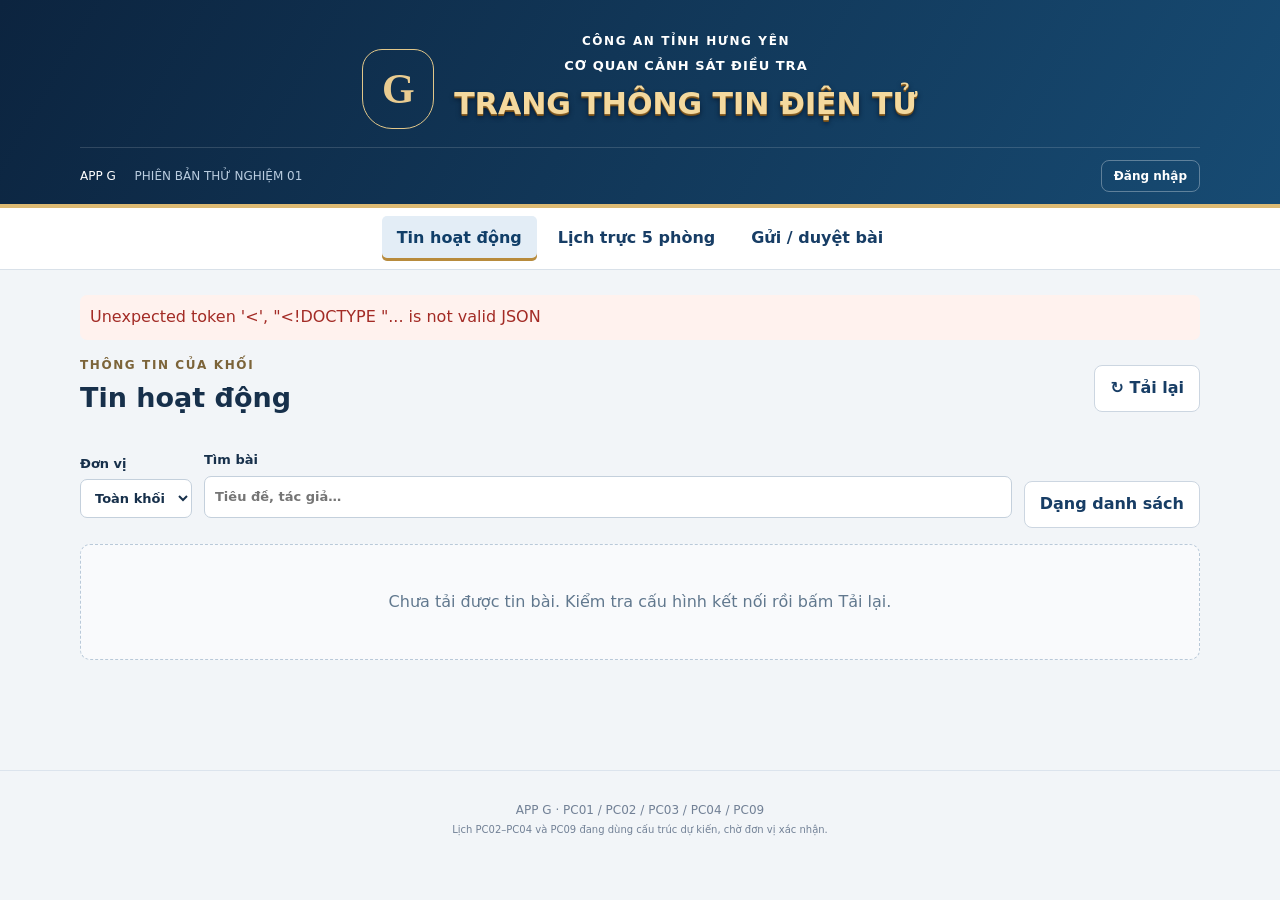
==== index.html @ 085812cd "Add files via upload" ====
<!doctype html><html lang="vi"><head><meta charset="utf-8"><meta name="viewport" content="width=device-width,initial-scale=1"><meta name="theme-color" content="#102d4f"><title>App G · Cơ quan CSĐT Công an tỉnh Hưng Yên</title><link rel="stylesheet" href="style.css"></head><body>
<header><div class="brand"><span class="monogram">G</span><div><div class="eyebrow">CÔNG AN TỈNH HƯNG YÊN</div><div class="agency">CƠ QUAN CẢNH SÁT ĐIỀU TRA</div><h1>TRANG THÔNG TIN ĐIỆN TỬ</h1></div></div><div class="headerfoot"><span>APP G <b>PHIÊN BẢN THỬ NGHIỆM 01</b></span><button id="account">Đăng nhập</button></div></header>
<nav class="mainnav"><button data-page="news" class="active">Tin hoạt động</button><button data-page="duty">Lịch trực 5 phòng</button><button data-page="work">Gửi / duyệt bài</button></nav>
<main><div id="status" role="status" aria-live="polite"></div>
<section id="news"><div class="sectionhead"><div><div class="eyebrow">THÔNG TIN CỦA KHỐI</div><h2>Tin hoạt động</h2></div><button id="reloadNews">↻ Tải lại</button></div><div class="tools"><label>Đơn vị<select id="newsUnit"><option value="">Toàn khối</option><option>PC01</option><option>PC02</option><option>PC03</option><option>PC04</option><option>PC09</option></select></label><label class="grow">Tìm bài<input id="search" placeholder="Tiêu đề, tác giả…"></label><button id="view">Dạng danh sách</button></div><div id="cards" class="grid"></div></section>
<section id="duty" hidden><div class="sectionhead"><div><div class="eyebrow">TRA CỨU CÔNG TÁC</div><h2>Lịch trực các đơn vị</h2></div><button id="reloadDuty">↻ Tải lại</button></div><div class="unitnav" id="dutyUnits"><button class="active" data-unit="PC01">PC01</button><button data-unit="PC02">PC02</button><button data-unit="PC03">PC03</button><button data-unit="PC04">PC04</button><button data-unit="PC09">PC09</button></div><p id="unitTitle"></p><div id="pc01" hidden><p class="notice">Lịch PC01 đọc từ bản dữ liệu riêng của App G. Khi chưa sao chép dữ liệu, các bộ số sẽ báo chưa có lịch.</p><iframe id="legacy" title="Tra cứu đủ 3 bộ số PC01"></iframe></div><div id="otherDuty"><div class="tools"><label>Ngày cần xem<input id="dutyDate" type="date"></label><span class="notice">Xem cả ca qua đêm giao với ngày đã chọn.</span></div><p id="dutyNote" class="notice"></p><div id="shifts"></div></div></section>
<section id="work" hidden><div class="sectionhead"><div><div class="eyebrow">SOẠN BÀI → PC01 DUYỆT → ĐĂNG</div><h2 id="workTitle">Gửi bài của đơn vị</h2></div><button id="newPost">＋ Soạn bài</button></div><p id="workNote" class="notice"></p><button id="reloadWork">↻ Tải danh sách</button><div id="queue"></div></section>
</main><footer>APP G · PC01 / PC02 / PC03 / PC04 / PC09<br><small>Lịch PC02–PC04 và PC09 đang dùng cấu trúc dự kiến, chờ đơn vị xác nhận.</small></footer>
<dialog id="login"><form id="loginForm"><div class="sectionhead"><h2>Đăng nhập App G</h2><button type="button" data-close="login">Đóng</button></div><label>Tài khoản<input name="username" required autocomplete="username"></label><label>Mật khẩu<input name="password" type="password" required autocomplete="current-password"></label><p class="notice">Đầu mối đơn vị gửi bài; Admin PC01 phê duyệt trước khi đăng.</p><button class="primary" type="submit">Đăng nhập</button><button type="button" id="logout">Đăng xuất</button><p class="error" id="loginError"></p></form></dialog>
<dialog id="editor"><form id="editorForm"><div class="sectionhead"><h2 id="editHeading">Soạn bài</h2><button type="button" id="closeEditor">Đóng</button></div><label>Đơn vị<select name="unit"><option>PC01</option><option>PC02</option><option>PC03</option><option>PC04</option><option>PC09</option></select></label><label>Tiêu đề<input name="title" maxlength="200" required></label><label>Tác giả<input name="author" maxlength="120"></label><label>Tóm tắt<textarea name="summary" maxlength="600" rows="2"></textarea></label><label>Nội dung<textarea name="body" rows="12" maxlength="100000"></textarea></label><label>Liên kết bài nguồn (nếu có)<input name="url" type="url" placeholder="https://…"></label><label>Ảnh minh họa · JPG, PNG, WebP · tối đa 2 MB/ảnh<input id="files" type="file" accept="image/jpeg,image/png,image/webp" multiple></label><div id="attachments"></div><div class="tools"><button type="submit" class="primary" name="intent" value="save">Lưu bản nháp</button><button type="submit" class="primary" name="intent" value="submit">Gửi PC01 duyệt</button></div><p id="editError" class="error"></p></form></dialog>
<dialog id="reader"><div class="sectionhead"><span id="readerUnit" class="badge"></span><button data-close="reader">Đóng</button></div><article id="article"></article><div id="reviewBox" hidden><hr><label>Ý kiến yêu cầu bổ sung<textarea id="feedback" rows="3" maxlength="1000"></textarea></label><div class="tools"><button id="publish" class="primary">Phê duyệt và đăng</button><button id="returnPost">Yêu cầu bổ sung</button></div></div><p id="reviewError" class="error"></p></dialog>
<script src="app.js"></script></body></html>
---- style.css ----
:root{font:16px/1.55 system-ui,-apple-system,"Segoe UI",sans-serif;color:#17304b;background:#f2f5f8;--blue:#133e68;--gold:#ddba73}*{box-sizing:border-box}body{margin:0}button,input,textarea,select{font:inherit}button{cursor:pointer;border:1px solid #ccd6e1;border-radius:8px;padding:10px 15px;background:white;color:#173d65;font-weight:650}button:hover{background:#edf3f8}button:disabled{opacity:.55;cursor:wait}button:focus-visible,a:focus-visible{outline:3px solid #c88b19;outline-offset:3px}.primary{background:var(--blue);color:white;border-color:var(--blue)}.primary:hover{background:#20517e}header{background:linear-gradient(120deg,#0c243f,#174b73);color:white;padding:32px max(20px,calc((100% - 1120px)/2)) 0;border-bottom:4px solid var(--gold)}.brand{display:flex;align-items:center;justify-content:center;gap:20px;text-align:center}.monogram{font:700 42px Georgia;border:1px solid #e1c78a;color:#e9cc91;width:72px;height:80px;display:grid;place-items:center;border-radius:20px 20px 30px 30px;flex-shrink:0}.eyebrow{font-size:12px;font-weight:750;letter-spacing:1.6px}.agency{font-size:13px;font-weight:750;letter-spacing:1px;margin:5px 0}h1{font-size:30px;line-height:1.3;margin:8px 0 24px;color:#f4d99e;text-shadow:0 1px #8b6228,0 2px #6e4d1c,0 3px 5px #061a31}.headerfoot{display:flex;justify-content:space-between;align-items:center;padding:12px 0;font-size:12px;border-top:1px solid #ffffff25}.headerfoot b{font-weight:400;margin-left:15px;color:#b9ccdf}.headerfoot button{background:transparent;color:white;border-color:#ffffff50;padding:6px 12px}.mainnav{display:flex;justify-content:center;gap:6px;background:white;border-bottom:1px solid #d9e1e9;padding:8px;position:sticky;top:0;z-index:2}.mainnav button{border:0;border-radius:5px}.active{background:#e3edf6!important;color:#103e68!important;box-shadow:inset 0 -3px #b88b3c}main{max-width:1160px;margin:25px auto;min-height:50vh;padding:0 20px}.sectionhead{display:flex;justify-content:space-between;align-items:center;gap:15px;margin-bottom:20px}h2{font-size:27px;margin:2px 0}h3{line-height:1.4;margin:12px 0 8px}.sectionhead .eyebrow{color:#7c6439}.tools{display:flex;gap:12px;align-items:end;margin:16px 0;flex-wrap:wrap}label{display:block;font-size:13px;font-weight:650;margin:10px 0}input,select,textarea{display:block;border:1px solid #c4d0dc;border-radius:7px;background:white;color:#17304b;padding:10px;width:100%;margin-top:5px}textarea{resize:vertical}.grow{flex:1;min-width:180px}.grid{display:grid;grid-template-columns:repeat(3,minmax(0,1fr));gap:22px}.card{background:white;border:1px solid #dce4ed;border-radius:12px;overflow:hidden;padding:0 20px 20px;box-shadow:0 3px 12px #18355206}.card .cover{margin:0 -20px 16px;height:190px;background:#fff;display:grid;place-items:center;border-bottom:1px solid #edf0f4}.cover img{width:100%;height:100%;object-fit:contain}.card button.title{text-align:left;border:0;background:none;padding:0;font-size:18px;color:#143d63}.badge{display:inline-block;font-size:11px;background:#e9eff6;color:#345879;padding:3px 9px;border-radius:5px;letter-spacing:.5px}.meta{font-size:12px;color:#6a7989;margin:8px 0}.author{font-size:12px;font-weight:700;color:#20517b;margin-top:2px}.summary{font-size:14px;color:#66778a}.grid.list{display:block}.list .card{border:0;border-bottom:1px solid #d8e0e9;border-radius:0;margin-bottom:10px;display:grid;grid-template-columns:180px 1fr;gap:20px;padding:15px;background:transparent;box-shadow:none}.list .cover{margin:0;height:120px;border:0}.list .card h3{margin-top:0}.empty{padding:45px 20px;text-align:center;border:1px dashed #b9c9d9;border-radius:10px;background:#ffffff80;color:#61788e;grid-column:1/-1}.notice{color:#677b90;font-size:13px}.error,#status{color:#a32b25;white-space:pre-wrap}#status:empty{display:none}#status{padding:10px;background:#fff2ee;border-radius:7px;margin-bottom:16px}.unitnav{display:flex;gap:8px;flex-wrap:wrap}.shift{background:white;border:1px solid #d6e0ea;border-radius:12px;margin:15px 0;padding:20px}.shift.current{border:2px solid #2c7866}.current .badge{background:#e1f2e9;color:#20634c}.person{padding:15px 0;border-top:1px solid #e6ebf0}.person strong{display:block}.contacts{display:flex;gap:8px;flex-wrap:wrap;margin-top:8px}.contacts a{padding:7px 12px;background:#e8f4ec;color:#17623c;text-decoration:none;border-radius:7px;font-size:13px;font-weight:700}.contacts a+ a{background:#e6efff;color:#1559a2}iframe{width:100%;min-height:1100px;border:0;border-radius:12px;background:white}footer{text-align:center;color:#728196;padding:30px 20px;border-top:1px solid #dce4ed;font-size:12px}dialog{border:1px solid #cad6e2;border-radius:14px;padding:25px;width:min(760px,94vw);max-height:92dvh;color:#17304b}dialog::backdrop{background:#10243eaa;backdrop-filter:blur(3px)}#login{max-width:440px}article{white-space:normal;overflow-wrap:anywhere}article h2{font-size:29px}article p.body{white-space:pre-wrap}article img{width:100%;height:auto;object-fit:contain;border-radius:7px;margin:15px 0}.queueitem{padding:20px;margin:14px 0;background:white;border:1px solid #d8e1eb;border-radius:10px}.queueitem .tools{margin-bottom:0}.feedback{border-left:3px solid #b77a21;background:#fff7e9;padding:10px;font-size:14px;white-space:pre-wrap}.attach{display:flex;align-items:center;justify-content:space-between;gap:12px;margin:5px 0}.attach img{max-width:100px;max-height:70px;object-fit:contain}[hidden]{display:none!important}@media(max-width:800px){.grid{grid-template-columns:repeat(2,minmax(0,1fr))}}@media(max-width:540px){header{padding:20px 16px 0}.brand{gap:10px}.monogram{width:42px;height:55px;font-size:29px}.eyebrow{font-size:10px;letter-spacing:.5px}.agency{font-size:10px;letter-spacing:.3px}h1{font-size:21px;margin-bottom:17px}.headerfoot b{display:none}.mainnav{gap:0}.mainnav button{font-size:12px;padding:11px 10px}main{padding:0 14px;margin-top:20px}h2{font-size:23px}.sectionhead{gap:8px}.sectionhead>button{font-size:12px;padding:9px}.grid{grid-template-columns:1fr;gap:16px}.card .cover{height:210px}.list .card{grid-template-columns:110px 1fr;gap:12px;padding:12px 0}.list .cover{height:78px}.list .card button.title{font-size:15px}.list .summary{display:none}.unitnav{gap:5px}.unitnav button{padding:9px 12px;font-size:13px}.tools{gap:8px}dialog{padding:18px}article h2{font-size:23px}.shift{padding:15px}.headerfoot{font-size:11px}}
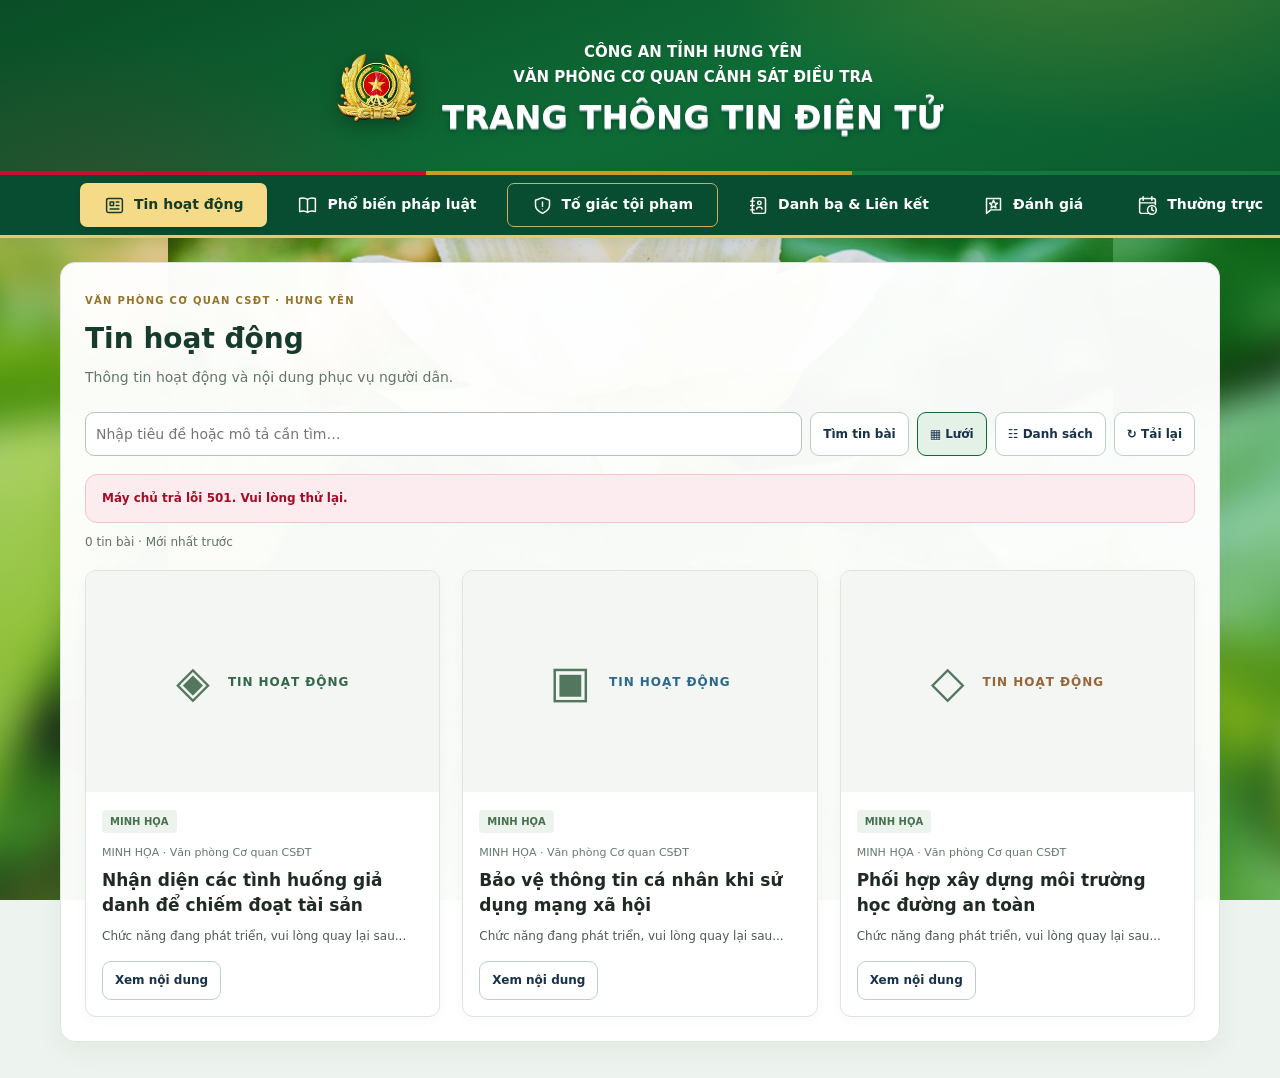
==== commit 481d1faa: "Add files via upload" ====
--- a/index.html
+++ b/index.html
@@ -1,12 +1,2148 @@
-<!doctype html><html lang="vi"><head><meta charset="utf-8"><meta name="viewport" content="width=device-width,initial-scale=1"><meta name="theme-color" content="#102d4f"><title>App G · Cơ quan CSĐT Công an tỉnh Hưng Yên</title><link rel="stylesheet" href="style.css"></head><body>
-<header><div class="brand"><span class="monogram">G</span><div><div class="eyebrow">CÔNG AN TỈNH HƯNG YÊN</div><div class="agency">CƠ QUAN CẢNH SÁT ĐIỀU TRA</div><h1>TRANG THÔNG TIN ĐIỆN TỬ</h1></div></div><div class="headerfoot"><span>APP G <b>PHIÊN BẢN THỬ NGHIỆM 01</b></span><button id="account">Đăng nhập</button></div></header>
-<nav class="mainnav"><button data-page="news" class="active">Tin hoạt động</button><button data-page="duty">Lịch trực 5 phòng</button><button data-page="work">Gửi / duyệt bài</button></nav>
-<main><div id="status" role="status" aria-live="polite"></div>
-<section id="news"><div class="sectionhead"><div><div class="eyebrow">THÔNG TIN CỦA KHỐI</div><h2>Tin hoạt động</h2></div><button id="reloadNews">↻ Tải lại</button></div><div class="tools"><label>Đơn vị<select id="newsUnit"><option value="">Toàn khối</option><option>PC01</option><option>PC02</option><option>PC03</option><option>PC04</option><option>PC09</option></select></label><label class="grow">Tìm bài<input id="search" placeholder="Tiêu đề, tác giả…"></label><button id="view">Dạng danh sách</button></div><div id="cards" class="grid"></div></section>
-<section id="duty" hidden><div class="sectionhead"><div><div class="eyebrow">TRA CỨU CÔNG TÁC</div><h2>Lịch trực các đơn vị</h2></div><button id="reloadDuty">↻ Tải lại</button></div><div class="unitnav" id="dutyUnits"><button class="active" data-unit="PC01">PC01</button><button data-unit="PC02">PC02</button><button data-unit="PC03">PC03</button><button data-unit="PC04">PC04</button><button data-unit="PC09">PC09</button></div><p id="unitTitle"></p><div id="pc01" hidden><p class="notice">Lịch PC01 đọc từ bản dữ liệu riêng của App G. Khi chưa sao chép dữ liệu, các bộ số sẽ báo chưa có lịch.</p><iframe id="legacy" title="Tra cứu đủ 3 bộ số PC01"></iframe></div><div id="otherDuty"><div class="tools"><label>Ngày cần xem<input id="dutyDate" type="date"></label><span class="notice">Xem cả ca qua đêm giao với ngày đã chọn.</span></div><p id="dutyNote" class="notice"></p><div id="shifts"></div></div></section>
-<section id="work" hidden><div class="sectionhead"><div><div class="eyebrow">SOẠN BÀI → PC01 DUYỆT → ĐĂNG</div><h2 id="workTitle">Gửi bài của đơn vị</h2></div><button id="newPost">＋ Soạn bài</button></div><p id="workNote" class="notice"></p><button id="reloadWork">↻ Tải danh sách</button><div id="queue"></div></section>
-</main><footer>APP G · PC01 / PC02 / PC03 / PC04 / PC09<br><small>Lịch PC02–PC04 và PC09 đang dùng cấu trúc dự kiến, chờ đơn vị xác nhận.</small></footer>
-<dialog id="login"><form id="loginForm"><div class="sectionhead"><h2>Đăng nhập App G</h2><button type="button" data-close="login">Đóng</button></div><label>Tài khoản<input name="username" required autocomplete="username"></label><label>Mật khẩu<input name="password" type="password" required autocomplete="current-password"></label><p class="notice">Đầu mối đơn vị gửi bài; Admin PC01 phê duyệt trước khi đăng.</p><button class="primary" type="submit">Đăng nhập</button><button type="button" id="logout">Đăng xuất</button><p class="error" id="loginError"></p></form></dialog>
-<dialog id="editor"><form id="editorForm"><div class="sectionhead"><h2 id="editHeading">Soạn bài</h2><button type="button" id="closeEditor">Đóng</button></div><label>Đơn vị<select name="unit"><option>PC01</option><option>PC02</option><option>PC03</option><option>PC04</option><option>PC09</option></select></label><label>Tiêu đề<input name="title" maxlength="200" required></label><label>Tác giả<input name="author" maxlength="120"></label><label>Tóm tắt<textarea name="summary" maxlength="600" rows="2"></textarea></label><label>Nội dung<textarea name="body" rows="12" maxlength="100000"></textarea></label><label>Liên kết bài nguồn (nếu có)<input name="url" type="url" placeholder="https://…"></label><label>Ảnh minh họa · JPG, PNG, WebP · tối đa 2 MB/ảnh<input id="files" type="file" accept="image/jpeg,image/png,image/webp" multiple></label><div id="attachments"></div><div class="tools"><button type="submit" class="primary" name="intent" value="save">Lưu bản nháp</button><button type="submit" class="primary" name="intent" value="submit">Gửi PC01 duyệt</button></div><p id="editError" class="error"></p></form></dialog>
-<dialog id="reader"><div class="sectionhead"><span id="readerUnit" class="badge"></span><button data-close="reader">Đóng</button></div><article id="article"></article><div id="reviewBox" hidden><hr><label>Ý kiến yêu cầu bổ sung<textarea id="feedback" rows="3" maxlength="1000"></textarea></label><div class="tools"><button id="publish" class="primary">Phê duyệt và đăng</button><button id="returnPost">Yêu cầu bổ sung</button></div></div><p id="reviewError" class="error"></p></dialog>
-<script src="app.js"></script></body></html>
+<!DOCTYPE html>
+<!-- saved from url=(0031)https://lichtruc-1y2.pages.dev/ -->
+<html lang="vi"><head><base target="_blank"><meta http-equiv="Content-Type" content="text/html; charset=UTF-8">
+
+<meta name="viewport" content="width=device-width, initial-scale=1, viewport-fit=cover">
+<meta name="robots" content="noindex, nofollow">
+<title>Trang thông tin điện tử – Văn phòng Cơ quan CSĐT Công an tỉnh Hưng Yên</title>
+<link rel="preconnect" href="https://fonts.googleapis.com/">
+<link rel="preconnect" href="https://fonts.gstatic.com/" crossorigin="">
+<link href="https://fonts.googleapis.com/css2?family=Be+Vietnam+Pro:wght@400;500;600;700;800&amp;display=swap" rel="stylesheet">
+<style>
+:root{
+  --green-900:#0a4d26;
+  --green-800:#0e6b36;
+  --green-700:#127a3f;
+  --green-100:#e3f1e7;
+  --green-50:#f0f7f2;
+  --gold-700:#9c7a14;
+  --gold-600:#b8901f;
+  --gold-500:#c9a227;
+  --gold-100:#f6ecce;
+  --gold-50:#fbf5e3;
+  --red-700:#a50d24;
+  --red-600:#c8102e;
+  --red-50:#fdecef;
+  --ink:#1e2a22;
+  --ink-soft:#4c5c52;
+  --ink-faint:#7d8b82;
+  --paper:#faf7ef;
+  --card:#ffffff;
+  --line:#e7e1d0;
+  --radius:16px;
+  --shadow:0 1px 2px rgba(20,40,25,.06),0 8px 24px -12px rgba(20,40,25,.18);
+}
+*{box-sizing:border-box;margin:0;padding:0}
+html{-webkit-text-size-adjust:100%}
+body{
+  font-family:"Be Vietnam Pro",system-ui,sans-serif;
+  background:
+    radial-gradient(1200px 500px at 50% -180px, #eef6ef 0%, transparent 60%),
+    var(--paper);
+  color:var(--ink);
+  min-height:100vh;
+  line-height:1.5;
+}
+/* ---------- Header ---------- */
+.hero{
+  background:linear-gradient(160deg,var(--green-900) 0%,var(--green-800) 55%,#0c5c2f 100%);
+  color:#fff;
+  padding:calc(18px + env(safe-area-inset-top)) 16px 64px;
+  position:relative;
+  overflow:hidden;
+}
+.hero::before{
+  content:"";position:absolute;inset:0;
+  background:
+    radial-gradient(600px 300px at 85% -60px, rgba(201,162,39,.28), transparent 65%),
+    radial-gradient(500px 260px at 8% 110%, rgba(200,16,46,.16), transparent 60%);
+  pointer-events:none;
+}
+.hero::after{
+  content:"";position:absolute;left:0;right:0;bottom:0;height:4px;
+  background:linear-gradient(90deg,var(--red-600) 0 33.3%,var(--gold-500) 33.3% 66.6%,var(--green-700) 66.6% 100%);
+}
+.hero-inner{max-width:960px;margin:0 auto;display:flex;align-items:center;gap:14px;position:relative}
+.hero img{width:60px;height:auto;filter:drop-shadow(0 4px 10px rgba(0,0,0,.35));flex:none}
+.hero .kicker{
+  font-size:11px;font-weight:700;letter-spacing:.14em;text-transform:uppercase;
+  color:var(--gold-100);opacity:.95;
+}
+.hero h1{font-size:19px;font-weight:800;line-height:1.25;letter-spacing:.01em}
+.hero .sub{font-size:12.5px;color:#d5e7db;margin-top:2px;font-weight:500}
+@media(min-width:640px){
+  .hero img{width:72px}
+  .hero h1{font-size:24px}
+  .hero{padding-bottom:72px}
+}
+/* ---------- Layout ---------- */
+.wrap{max-width:960px;margin:-28px auto 0;padding:0 14px 56px;position:relative}
+/* ---------- Tabs ---------- */
+.tabs{
+  display:flex;gap:6px;background:var(--card);border:1px solid var(--line);
+  border-radius:999px;padding:5px;box-shadow:var(--shadow);
+  max-width:520px;margin:0 auto 14px;
+}
+.tab{
+  flex:1;border:0;background:transparent;border-radius:999px;
+  padding:11px 10px;font:inherit;font-size:14px;font-weight:700;color:var(--ink-soft);
+  cursor:pointer;transition:all .2s ease;white-space:nowrap;
+  -webkit-tap-highlight-color:transparent;
+}
+.tab:hover{color:var(--green-800)}
+.tab.active{
+  background:linear-gradient(150deg,var(--green-800),var(--green-700));
+  color:#fff;box-shadow:0 4px 12px -3px rgba(14,107,54,.5);
+}
+/* ---------- Cards / sections ---------- */
+.section-h{
+  display:flex;align-items:center;gap:10px;margin:26px 2px 12px;
+}
+.section-h .bar{width:5px;height:22px;border-radius:3px;background:linear-gradient(var(--red-600),var(--gold-500));flex:none}
+.section-h h2{font-size:16.5px;font-weight:800;letter-spacing:.01em}
+.section-h .hint{margin-left:auto;font-size:12px;color:var(--ink-faint);font-weight:500}
+.card{
+  background:var(--card);border:1px solid var(--line);border-radius:var(--radius);
+  box-shadow:var(--shadow);overflow:hidden;
+}
+/* ---------- Today card ---------- */
+.today-head{
+  display:flex;align-items:center;justify-content:space-between;gap:10px;
+  padding:14px 16px;background:linear-gradient(135deg,var(--green-50),var(--gold-50));
+  border-bottom:1px solid var(--line);
+}
+.today-date{font-weight:800;font-size:15.5px;color:var(--green-900)}
+.today-date small{display:block;font-size:12px;font-weight:600;color:var(--ink-soft)}
+.badge{
+  font-size:12px;font-weight:800;letter-spacing:.05em;
+  background:var(--red-600);color:#fff;border-radius:999px;padding:5px 12px;
+  box-shadow:0 3px 8px -2px rgba(200,16,46,.5);white-space:nowrap;
+}
+.badge.gold{background:linear-gradient(135deg,var(--gold-600),var(--gold-500));box-shadow:0 3px 8px -2px rgba(184,144,31,.55)}
+.today-body{padding:14px 16px 16px}
+.lead-grid{display:grid;grid-template-columns:1fr 1fr;gap:10px;margin-bottom:14px}
+@media(max-width:430px){.lead-grid{grid-template-columns:1fr}}
+.lead{
+  background:var(--green-50);border:1px solid #d8e8dc;border-radius:12px;padding:10px 12px;
+}
+.lead .role{font-size:11px;font-weight:700;text-transform:uppercase;letter-spacing:.08em;color:var(--green-800);margin-bottom:3px}
+.shifts{display:grid;gap:8px}
+.shift{
+  display:flex;align-items:center;gap:12px;border:1px solid var(--line);
+  border-radius:12px;padding:10px 12px;background:#fff;position:relative;transition:border-color .2s;
+}
+.shift .time{
+  flex:none;width:92px;font-size:12px;font-weight:700;color:var(--ink-soft);line-height:1.3;
+}
+.shift .who{flex:1;min-width:0}
+.shift.now{
+  border-color:var(--gold-500);
+  background:linear-gradient(120deg,var(--gold-50),#fff 65%);
+  box-shadow:0 0 0 3px rgba(201,162,39,.16);
+}
+.shift.now .time{color:var(--gold-700)}
+.now-dot{
+  position:absolute;top:-7px;right:10px;font-size:10px;font-weight:800;letter-spacing:.08em;
+  background:var(--gold-500);color:#3d2f05;border-radius:999px;padding:2px 9px;
+}
+/* ---------- People / phone chips ---------- */
+.pers{display:flex;flex-wrap:wrap;gap:6px}
+a.chip,span.chip{
+  display:inline-flex;align-items:center;gap:6px;
+  font-size:13.5px;font-weight:600;color:var(--ink);
+  background:#fff;border:1px solid var(--line);border-radius:999px;
+  padding:6px 11px;text-decoration:none;max-width:100%;
+  -webkit-tap-highlight-color:transparent;
+}
+a.chip{border-color:#cfe3d5;background:var(--green-50);color:var(--green-900)}
+a.chip:active{transform:scale(.97)}
+a.chip .chip-ph{width:13px;height:13px;flex:none;color:var(--green-800)}
+span.chip{color:var(--ink-soft)}
+mark{background:var(--gold-100);color:inherit;border-radius:3px;padding:0 1px}
+/* ---------- Schedule list ---------- */
+.day{
+  border-top:1px solid var(--line);padding:13px 16px;
+}
+.day:first-child{border-top:0}
+.day.today-row{
+  background:linear-gradient(120deg,var(--gold-50),#fff 70%);
+  border-left:4px solid var(--gold-500);padding-left:12px;
+}
+.day.past{opacity:.62}
+.day-top{display:flex;align-items:baseline;gap:8px;flex-wrap:wrap;margin-bottom:7px}
+.day-date{font-weight:800;font-size:14.5px;color:var(--green-900)}
+.day-dow{font-size:12px;font-weight:700;color:var(--ink-faint)}
+.pill{
+  font-size:11px;font-weight:700;border-radius:999px;padding:2px 9px;
+  background:var(--green-100);color:var(--green-900);
+}
+.pill.today-pill{background:var(--red-600);color:#fff}
+.day-leads{font-size:13px;color:var(--ink-soft);margin-bottom:8px}
+.day-leads b{color:var(--ink);font-weight:700}
+.slots{display:grid;gap:6px}
+.slot{display:flex;gap:10px;align-items:center}
+.slot .t{flex:none;width:98px;font-size:11.5px;font-weight:700;color:var(--ink-faint)}
+@media(min-width:700px){
+  .slots{grid-template-columns:repeat(3,1fr)}
+  .slot{flex-direction:column;align-items:flex-start;gap:4px;background:var(--green-50);border:1px solid #e0ece4;border-radius:10px;padding:8px 10px}
+  .slot .t{width:auto}
+}
+/* ---------- Stats ---------- */
+.stats{display:grid;grid-template-columns:repeat(auto-fit,minmax(270px,1fr));gap:14px}
+.stat-card{padding:0}
+.stat-head{
+  display:flex;align-items:center;gap:9px;padding:13px 16px 11px;
+  border-bottom:1px solid var(--line);
+  background:linear-gradient(135deg,var(--green-50),#fff 70%);
+}
+.stat-ic{
+  width:30px;height:30px;flex:none;border-radius:9px;
+  display:flex;align-items:center;justify-content:center;
+  background:var(--green-800);color:#fff;
+}
+.stat-ic svg{width:15px;height:15px}
+.stat-head h3{font-size:13px;font-weight:800;letter-spacing:.02em;line-height:1.2}
+.stat-head .meta{font-size:11px;font-weight:600;color:var(--ink-faint)}
+.stat-body{padding:8px 10px 10px}
+.srow{
+  display:grid;grid-template-columns:26px minmax(0,1fr) 36px;
+  gap:8px;align-items:center;
+  padding:7px 8px;border-radius:10px;cursor:pointer;
+  transition:background .15s;
+  -webkit-tap-highlight-color:transparent;
+}
+.srow:hover{background:var(--green-50)}
+.srow:active{background:var(--green-100)}
+.rank{
+  font-size:11px;font-weight:800;color:var(--ink-faint);text-align:center;
+}
+.rank.r1,.rank.r2,.rank.r3{
+  width:20px;height:20px;line-height:20px;border-radius:50%;
+  color:#3d2f05;margin:0 auto;
+}
+.rank.r1{background:var(--gold-500)}
+.rank.r2{background:#ddc25e}
+.rank.r3{background:var(--gold-100)}
+.sinfo{min-width:0}
+.sname{
+  font-size:13px;font-weight:700;color:var(--ink);
+  white-space:nowrap;overflow:hidden;text-overflow:ellipsis;line-height:1.3;
+}
+.sname a{color:var(--green-900);text-decoration:none;border-bottom:1px dashed #b6d4bf}
+.strack{
+  margin-top:4px;height:7px;border-radius:999px;background:var(--gold-50);
+  border:1px solid var(--gold-100);overflow:hidden;
+}
+.strack i{
+  display:block;height:100%;border-radius:999px;
+  background:linear-gradient(90deg,var(--gold-500),var(--gold-600));
+  transform-origin:left;animation:grow .6s ease both;
+}
+.srow.top1 .strack i{background:linear-gradient(90deg,var(--gold-600),var(--gold-500),#e3c968)}
+.srow.top1 .sname{color:var(--gold-700)}
+.srow.top1 .sname a{color:var(--gold-700);border-bottom-color:var(--gold-500)}
+.scount{text-align:right}
+.scount b{font-size:15px;font-weight:800;color:var(--ink);display:block;line-height:1}
+.scount small{font-size:9.5px;font-weight:700;color:var(--ink-faint);letter-spacing:.04em}
+.stat-more{
+  display:block;width:calc(100% - 16px);margin:4px 8px 2px;
+  font:inherit;font-size:12px;font-weight:700;color:var(--green-800);
+  background:none;border:1px dashed #cfe3d5;border-radius:10px;
+  padding:8px;cursor:pointer;-webkit-tap-highlight-color:transparent;
+}
+.stat-more:hover{background:var(--green-50)}
+.stat-empty{padding:18px 16px;font-size:12.5px;color:var(--ink-faint);font-style:italic}
+@keyframes grow{from{transform:scaleX(0)}}
+/* ---------- Big section wrap ---------- */
+.bigwrap{
+  background:linear-gradient(180deg,rgba(255,255,255,.55),rgba(255,255,255,.2));
+  border:1.5px solid var(--line);border-radius:22px;
+  padding:4px 12px 16px;margin-top:26px;
+}
+.bigwrap .section-h{margin:16px 2px 12px}
+.bigwrap .section-h.sub{margin-top:24px}
+/* ---------- Roster (danh sách ca trực) ---------- */
+.roster-body{padding:8px 10px 10px}
+.rgroup + .rgroup{border-top:1px dashed var(--line);margin-top:6px;padding-top:6px}
+a.rrow,div.rrow{
+  display:flex;align-items:center;gap:8px;
+  padding:6px 8px;border-radius:9px;text-decoration:none;
+  transition:background .15s;-webkit-tap-highlight-color:transparent;
+}
+a.rrow:hover{background:var(--green-50)}
+a.rrow:active{background:var(--green-100)}
+.rrow.note-row{
+  min-height:auto;margin:0 8px 4px;padding:5px 9px;
+  border-left:3px solid var(--gold-500);border-radius:6px;
+  background:var(--gold-50);color:var(--gold-700);
+  font-size:11.5px;font-weight:700;font-style:italic;line-height:1.35;
+}
+.rrow.note-row::before{content:"↳";flex:none;font-style:normal}
+.rname{
+  flex:1;min-width:0;font-size:13px;font-weight:600;color:var(--ink);
+  white-space:nowrap;overflow:hidden;text-overflow:ellipsis;
+}
+.rname.chief{font-weight:800;color:var(--green-900)}
+.rph{width:13px;height:13px;flex:none;color:var(--green-800);display:inline-flex}
+.rph svg{width:13px;height:13px}
+/* ---------- Collapse / expand ---------- */
+.section-h.clickable{cursor:pointer;user-select:none;-webkit-tap-highlight-color:transparent}
+.section-h.clickable:active h2{color:var(--green-800)}
+.chev{
+  font-size:13px;color:var(--ink-faint);margin-left:2px;
+  display:inline-block;transition:transform .2s ease;line-height:1;
+}
+.chev.closed{transform:rotate(-90deg)}
+/* ---------- Lock box ---------- */
+.lockbox{
+  display:flex;flex-direction:column;align-items:center;text-align:center;
+  padding:34px 20px 30px;gap:6px;
+}
+.lock-ic{width:34px;height:34px;color:var(--gold-600);margin-bottom:4px}
+.lock-title{font-size:15px;font-weight:800;color:var(--ink)}
+.lock-sub{font-size:12.5px;color:var(--ink-soft);max-width:340px;margin-bottom:10px}
+.lockbox .pwinput{width:160px}
+.lockbox .pwerr{min-height:16px;margin-top:6px}
+/* ---------- Password box ---------- */
+.pwbox{display:inline-flex;align-items:center;gap:6px}
+.pwinput{
+  font:inherit;font-size:12.5px;font-weight:600;color:var(--ink);
+  background:var(--card);border:1px solid var(--line);border-radius:999px;
+  padding:7px 14px;outline:none;width:120px;
+}
+.pwinput:focus{border-color:var(--green-700);box-shadow:0 0 0 3px rgba(14,107,54,.12)}
+.qk-input{width:220px;max-width:100%}
+.stat-card.special-active{border-color:var(--gold-500);box-shadow:0 0 0 3px rgba(201,162,39,.15),var(--shadow)}
+.pwerr{font-size:11.5px;font-weight:700;color:var(--red-600)}
+.pwok{
+  font-size:11px;font-weight:700;color:var(--green-800);
+  background:var(--green-100);border-radius:999px;padding:4px 11px;
+}
+/* ---------- Filters (date pick + month range) ---------- */
+
+.mini-btn{
+  font:inherit;font-size:12px;font-weight:700;color:var(--green-800);
+  background:var(--green-50);border:1px solid #cfe3d5;border-radius:999px;
+  padding:6px 12px;cursor:pointer;-webkit-tap-highlight-color:transparent;
+}
+.mini-btn:disabled,.pwinput:disabled{opacity:.55;cursor:not-allowed}
+.mini-btn:active{transform:scale(.97)}
+.hcontrols{margin-left:auto;display:flex;align-items:center;gap:8px;flex-wrap:wrap}
+.rangebar{
+  display:flex;align-items:center;gap:8px;flex-wrap:wrap;
+  font-size:12.5px;font-weight:600;color:var(--ink-soft);
+  margin:0 2px 10px;
+}
+.msel{
+  font:inherit;font-size:12.5px;font-weight:600;color:var(--green-900);
+  background:var(--card);border:1px solid var(--line);border-radius:999px;
+  padding:7px 30px 7px 14px;outline:none;cursor:pointer;
+  -webkit-appearance:none;appearance:none;
+  background-image:url("data:image/svg+xml,%3Csvg xmlns='http://www.w3.org/2000/svg' viewBox='0 0 24 24' fill='none' stroke='%234c5c52' stroke-width='2.6' stroke-linecap='round'%3E%3Cpath d='M6 9l6 6 6-6'/%3E%3C/svg%3E");
+  background-repeat:no-repeat;background-position:right 10px center;background-size:12px;
+}
+.msel:focus{border-color:var(--green-700);box-shadow:0 0 0 3px rgba(14,107,54,.12)}
+/* ---------- States ---------- */
+.empty{
+  padding:26px 16px;text-align:center;color:var(--ink-faint);font-size:14px;
+}
+.loader{padding:44px 16px;text-align:center;color:var(--ink-faint);font-size:14px}
+.spin{
+  width:30px;height:30px;margin:0 auto 12px;border-radius:50%;
+  border:3px solid var(--green-100);border-top-color:var(--green-700);
+  animation:sp .8s linear infinite;
+}
+@keyframes sp{to{transform:rotate(360deg)}}
+.error{
+  margin:14px 0;padding:14px 16px;border-radius:12px;
+  background:var(--red-50);border:1px solid #f2c4cc;color:var(--red-700);font-size:13.5px;font-weight:600;
+}
+.footer{
+  margin-top:30px;text-align:center;font-size:12px;color:var(--ink-faint);
+}
+.refresh{
+  display:inline-flex;align-items:center;gap:6px;margin-top:8px;
+  font:inherit;font-size:12.5px;font-weight:700;color:var(--green-800);
+  background:var(--green-50);border:1px solid #cfe3d5;border-radius:999px;
+  padding:7px 14px;cursor:pointer;
+}
+/* ---------- Call method picker ---------- */
+body.call-picker-open{overflow:hidden}
+.call-picker[hidden]{display:none}
+.call-picker{
+  position:fixed;inset:0;z-index:9999;
+  display:flex;align-items:flex-end;justify-content:center;
+  padding:16px env(safe-area-inset-right) calc(16px + env(safe-area-inset-bottom)) env(safe-area-inset-left);
+}
+.call-picker-backdrop{
+  position:absolute;inset:0;width:100%;height:100%;border:0;padding:0;
+  background:rgba(8,24,14,.48);backdrop-filter:blur(2px);cursor:default;
+}
+.call-picker-panel{
+  position:relative;width:min(100% - 24px,420px);padding:10px 14px 14px;
+  border:1px solid rgba(255,255,255,.7);border-radius:20px;
+  background:var(--card);box-shadow:0 22px 60px rgba(0,0,0,.28);
+  animation:callPickerUp .22s ease both;
+}
+.call-picker-handle{width:38px;height:4px;margin:0 auto 9px;border-radius:999px;background:#d7ddd8}
+.call-picker-head{display:flex;align-items:flex-start;gap:10px}
+.call-picker-title{flex:1;min-width:0}
+.call-picker-title h3{font-size:15px;font-weight:800;color:var(--ink)}
+.call-picker-title p{font-size:12px;color:var(--ink-faint);margin-top:1px}
+.call-picker-close{
+  width:32px;height:32px;flex:none;border:0;border-radius:50%;cursor:pointer;
+  background:var(--green-50);color:var(--ink-soft);font:700 18px/1 system-ui;
+}
+.call-contact{
+  margin:11px 0;padding:10px 12px;border-radius:12px;
+  background:var(--green-50);border:1px solid #d8e8dc;
+}
+.call-contact strong{display:block;font-size:14px;color:var(--green-900)}
+.call-contact span{display:block;font-size:12.5px;color:var(--ink-soft);margin-top:1px}
+.call-options{display:grid;grid-template-columns:1fr 1fr;gap:9px}
+.call-option{
+  display:flex;align-items:center;justify-content:center;gap:8px;min-height:48px;
+  border-radius:12px;padding:10px;text-decoration:none;font-size:13px;font-weight:800;
+  -webkit-tap-highlight-color:transparent;transition:transform .15s,filter .15s;
+}
+.call-option:active{transform:scale(.98);filter:brightness(.96)}
+.call-option svg{width:19px;height:19px;flex:none}
+.call-picker .call-option.phone{background:#14643d!important;color:#fff!important;text-shadow:none!important}
+.call-picker .call-option.zalo{background:#0877f2!important;color:#fff!important;text-shadow:none!important}
+.zalo-mark{
+  display:inline-flex;align-items:center;justify-content:center;width:21px;height:21px;
+  border-radius:7px;background:#fff;color:#0877f2;font:900 12px/1 Arial,sans-serif;
+}
+.call-picker-note{font-size:10.5px;line-height:1.4;color:var(--ink-faint);text-align:center;margin-top:9px}
+@keyframes callPickerUp{from{opacity:0;transform:translateY(18px)}to{opacity:1;transform:none}}
+@media(min-width:640px){
+  .call-picker{align-items:center}
+  .call-picker-panel{padding:12px 16px 16px}
+  .call-picker-handle{display:none}
+}
+@media(max-width:560px){
+  .hero{padding-left:14px;padding-right:14px;padding-bottom:58px}
+  .wrap{margin-top:-24px;padding-left:10px;padding-right:10px;padding-bottom:42px}
+  .tabs{width:100%;max-width:none;gap:4px;padding:4px;margin-bottom:12px}
+  .tab{min-height:44px;padding:10px 6px;font-size:13.5px}
+  .section-h{gap:7px;margin-top:22px;align-items:center}
+  .section-h h2{flex:1;min-width:0;font-size:15px;line-height:1.3}
+  .section-h .hint{margin-left:0;font-size:10.5px;white-space:nowrap}
+  .special-heading{flex-wrap:wrap}
+  .special-heading h2{overflow-wrap:anywhere}
+  .special-heading .hint{order:3;flex-basis:100%;margin-left:12px;white-space:normal;line-height:1.35}
+  .special-heading .chev{order:2}
+  .hcontrols{margin-left:auto;gap:5px}
+  .hcontrols .hint{display:none}
+  .mini-btn{min-height:34px;padding:6px 10px}
+  .lockbox .pwbox{display:grid;grid-template-columns:1fr 1fr;width:100%;max-width:320px}
+  .lockbox .pwinput{grid-column:1/-1;width:100%}
+  .today-head{align-items:flex-start;flex-wrap:wrap;padding:12px}
+  .today-date{font-size:14.5px}
+  .badge{font-size:10.5px;padding:4px 9px;white-space:normal;text-align:center}
+  .today-body{padding:12px}
+  .shift{gap:9px;padding:10px}
+  .shift .time{width:78px;font-size:11px}
+  .bigwrap{margin-top:22px;padding:3px 8px 13px;border-radius:18px}
+  .bigwrap .section-h{margin-left:0;margin-right:0}
+  .stats{grid-template-columns:1fr;gap:10px}
+  .stat-head{align-items:flex-start;padding:12px}
+  .stat-head h3{font-size:12.5px;line-height:1.35;overflow-wrap:anywhere}
+  .roster-body{padding:7px 8px 9px}
+  a.rrow,div.rrow{min-height:38px;padding:7px 8px}
+  .rangebar{margin-left:0;margin-right:0}
+  .rangebar .pwbox{width:100%;min-width:0}
+  .rangebar .qk-input{flex:1;width:auto;min-width:0}
+  .call-options{grid-template-columns:1fr}
+}
+.reveal{animation:up .45s ease both}
+@keyframes up{from{opacity:0;transform:translateY(10px)}to{opacity:1;transform:none}}
+/* Ba bộ số dùng chung thanh chọn; Bộ số B dùng xanh da trời. */
+.tabs{max-width:760px}
+.tab{white-space:normal;line-height:1.25}
+body.office-a{
+ --green-900:#8d001a;--green-800:#ad0021;--green-700:#c8102e;
+ --green-100:#fae0e5;--green-50:#fff2f4;
+}
+body.office-a .hero{background:linear-gradient(160deg,#8d001a 0%,#ad0021 60%,#c8102e 100%)}
+body.office-a .tab.active{background:linear-gradient(150deg,#ad0021,#c8102e);box-shadow:0 4px 12px -3px rgba(173,0,33,.42)}
+body.office-a .hero::after,body.office-a .section-h .bar{background:linear-gradient(#c8102e,#e6ae32)}
+body.office-b{
+ --green-900:#075080;--green-800:#0879bb;--green-700:#1593ce;
+ --green-100:#dceffc;--green-50:#eff8fe;
+}
+body.office-b .hero{background:linear-gradient(160deg,#074878 0%,#0878b6 55%,#0697cb 100%)}
+body.office-b .tab.active{background:linear-gradient(150deg,#0879bb,#1593ce);box-shadow:0 4px 12px -3px rgba(8,121,187,.45)}
+body.office-b .section-h .bar{background:linear-gradient(#0879bb,#62c5ec)}
+body.office-b .hero::after{background:linear-gradient(90deg,#0879bb,#62c5ec)}
+.card{background:rgba(255,255,255,.9)}
+.a-frame{display:block;width:100%;border:0;min-height:950px;background:var(--paper)}
+body.office-a .wrap{max-width:1050px}
+@media(max-width:560px){.tabs{gap:2px}.tab{font-size:12px;padding:10px 3px}.a-frame{min-height:1000px}}
+.logout-current{margin-left:auto;align-self:center;border:1px solid rgba(255,255,255,.7);border-radius:999px;background:rgba(255,255,255,.13);color:#fff;padding:8px 13px;font:inherit;font-size:12px;font-weight:700;cursor:pointer;white-space:nowrap}
+.logout-current[hidden]{display:none}.logout-current:hover{background:rgba(255,255,255,.24)}
+@media(max-width:450px){.logout-current{padding:7px 9px;font-size:11px}}
+
+</style>
+
+<style id="lotus-theme-v5">
+:root{--hoa-sen-image:url('[data-uri]